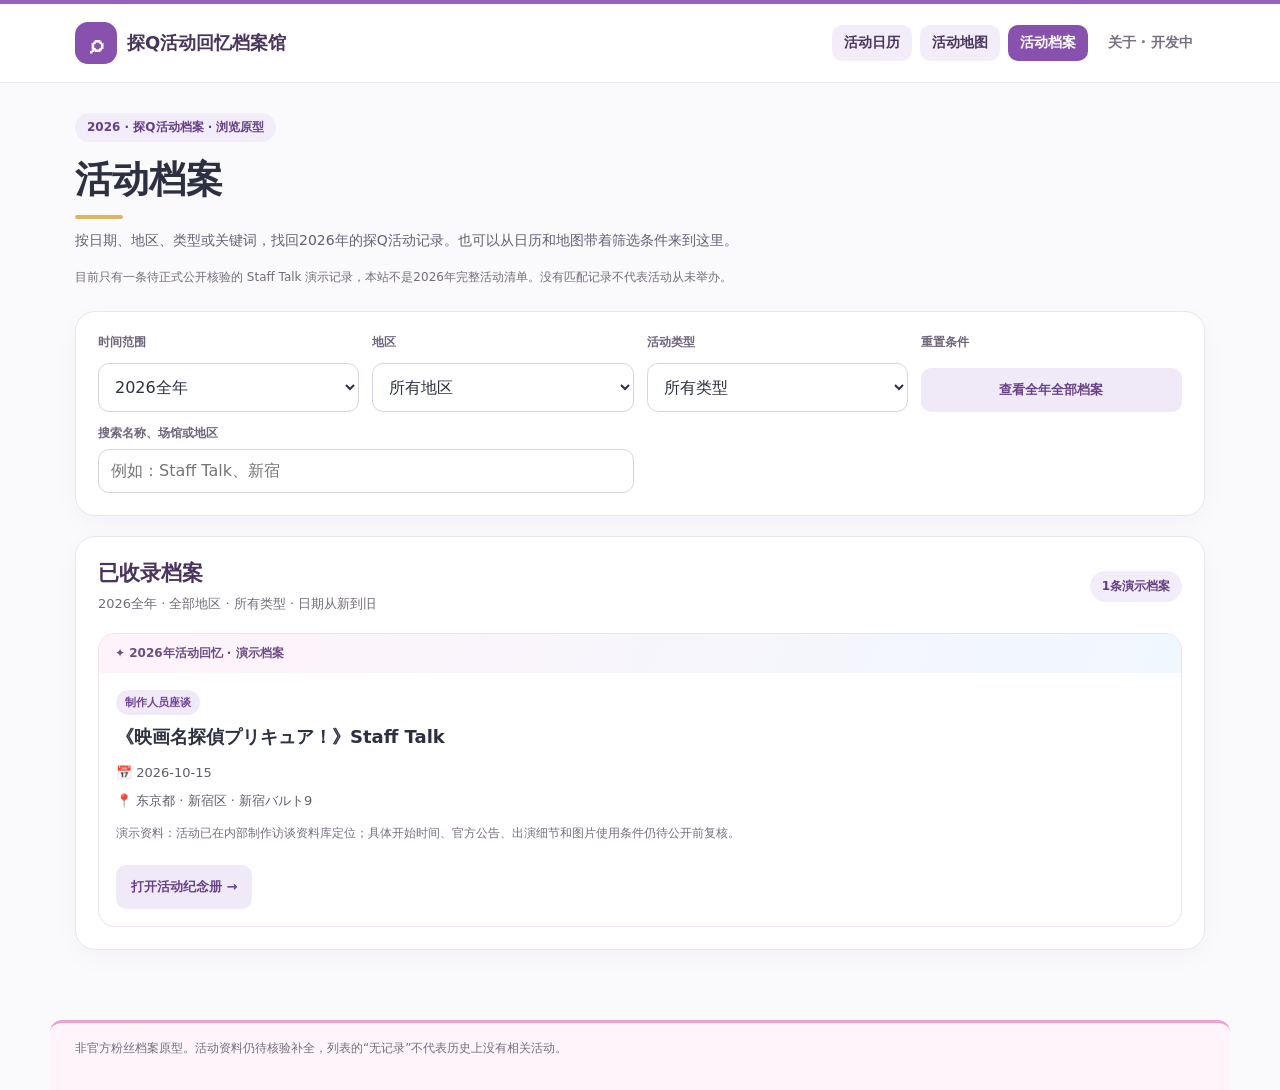
==== archive.html @ e7b91389 "feat: 新增全年活动档案检索列表" ====
<!doctype html>
<html lang="zh-CN">
<head>
<meta charset="utf-8"><meta name="viewport" content="width=device-width,initial-scale=1"><meta name="theme-color" content="#faf9fc">
<title>活动档案｜探Q活动回忆档案馆</title>
<style>
:root{font-family:"Hiragino Kaku Gothic ProN","Yu Gothic","Microsoft YaHei",system-ui,sans-serif;color:#2c3041;background:#faf9fc}
*{box-sizing:border-box}[hidden]{display:none!important}body{margin:0}button,input,select{font:inherit}button{cursor:pointer}
a:focus-visible,button:focus-visible,input:focus-visible,select:focus-visible{outline:3px solid #8751ad;outline-offset:3px}
header{background:#fff;border-bottom:1px solid #eee9f3}.head-inner{max-width:1180px;margin:auto;padding:15px 25px;min-height:78px;display:flex;gap:20px;justify-content:space-between;align-items:center}
.brand{display:flex;gap:10px;align-items:center;text-decoration:none;color:#49345b;font-size:18px;font-weight:850}.brand-mark{width:42px;height:42px;display:grid;place-items:center;border-radius:13px;background:#9862bc;color:#fff;font-size:25px}
nav{display:flex;gap:8px;align-items:center;flex-wrap:wrap}nav a,nav span{padding:9px 12px;border-radius:10px;font-weight:750;font-size:14px}nav a{background:#f1eaf7;color:#49345b;text-decoration:none}nav span{color:#777182}
main{max-width:1180px;margin:auto;padding:30px 25px 70px}.eyebrow{display:inline-block;padding:6px 12px;border-radius:30px;background:#f0e9f6;color:#714b92;font-size:12px;font-weight:850}
h1{font-size:clamp(26px,3vw,37px);margin:13px 0 9px}.lead{font-size:14px;color:#646078;line-height:1.8;max-width:760px;margin:0 0 14px}.notice{font-size:12px;color:#736d7c;line-height:1.8;margin:0 0 22px}
.panel{background:#fff;border:1px solid #ebe5f0;border-radius:20px;box-shadow:0 8px 25px #34234408;padding:22px}
.filters{display:grid;grid-template-columns:repeat(4,minmax(0,1fr));gap:13px;margin-bottom:20px}.field{display:grid;gap:7px;min-width:0}.field label{font-size:12px;font-weight:800;color:#70657b}
.field select,.field input{width:100%;min-width:0;min-height:44px;background:#fff;border:1px solid #dad3e5;border-radius:11px;padding:10px 12px;color:#2c3041;font-size:16px}
.field.search,.field.month-field,.field.date-field{grid-column:span 2}
.summary{display:flex;gap:12px;justify-content:space-between;align-items:center;flex-wrap:wrap;margin-bottom:18px}.summary h2{margin:0;color:#49345b;font-size:21px}.summary p{margin:7px 0 0;font-size:13px;color:#716a7b;line-height:1.6}
.count{border-radius:30px;padding:7px 12px;background:#f1eaf7;color:#624083;font-weight:850;font-size:12px}
.list{display:grid;gap:14px}.entry{border:1px solid #eae3ef;border-radius:16px;overflow:hidden;background:#fff}.entry-banner{padding:11px 16px;background:linear-gradient(115deg,#fff3fa,#f0f8fe);font-size:12px;color:#6c4b83;font-weight:850}
.entry-body{padding:17px}.entry-body h3{margin:8px 0 11px;line-height:1.55;font-size:18px;overflow-wrap:anywhere}.tag{display:inline-block;background:#f0eaf8;color:#704296;padding:5px 9px;border-radius:30px;font-size:11px;font-weight:800}
.meta{font-size:13px;line-height:1.8;color:#5d5d6b;margin:4px 0}.note{font-size:12px;line-height:1.75;color:#776d7f;margin:11px 0}
.detail{display:inline-flex;align-items:center;justify-content:center;min-height:44px;margin-top:10px;padding:10px 15px;background:#f0eaf8;border:0;border-radius:10px;color:#674185;font-size:13px;text-decoration:none;font-weight:850}.detail:hover{background:#e6d6f1}
.empty{padding:30px 18px;border:1px dashed #d9cde5;border-radius:14px;text-align:center;color:#70687a;font-size:13px;line-height:1.8}.empty strong{display:block;color:#49345b;margin-bottom:7px}
footer{max-width:1180px;margin:auto;padding:0 25px 30px;font-size:12px;color:#716e7c;line-height:1.8}
@media(max-width:750px){.filters{grid-template-columns:repeat(2,minmax(0,1fr))}}
@media(max-width:560px){.head-inner{display:block;padding:14px 15px}.brand{font-size:16px}nav{margin-top:12px;gap:5px}nav a,nav span{font-size:12px;padding:7px 9px}main{padding:23px 12px 50px}.panel{padding:15px;border-radius:16px}.filters{grid-template-columns:1fr 1fr;gap:10px}.field.search,.field.month-field,.field.date-field{grid-column:1/-1}.entry-body{padding:14px}footer{padding:0 14px 24px}}
</style>
<link rel="stylesheet" href="./assets/theme-v12.css">
</head>
<body>
<header class="site-header"><div class="head-inner">
<a class="brand" href="./index.html"><span class="brand-mark" aria-hidden="true">⌕</span>探Q活动回忆档案馆</a>
<nav class="site-nav" aria-label="网站导航"><a href="./index.html">活动日历</a><a href="./map.html">活动地图</a><a href="./archive.html" aria-current="page">活动档案</a><span title="尚未开发">关于 · 开发中</span></nav>
</div></header>
<main>
<span class="eyebrow">2026 · 探Q活动档案 · 浏览原型</span><h1>活动档案</h1>
<p class="lead">按日期、地区、类型或关键词，找回2026年的探Q活动记录。也可以从日历和地图带着筛选条件来到这里。</p>
<p class="notice">目前只有一条待正式公开核验的 Staff Talk 演示记录，本站不是2026年完整活动清单。没有匹配记录不代表活动从未举办。</p>
<section class="panel filters" aria-label="档案筛选">
<div class="field"><label for="mode">时间范围</label><select id="mode"><option value="all">2026全年</option><option value="month">整月</option><option value="day">单日</option></select></div>
<div class="field"><label for="region">地区</label><select id="region"><option value="all">所有地区</option><option value="tokyo">东京都</option><option value="other">其他地区</option></select></div>
<div class="field"><label for="category">活动类型</label><select id="category"><option value="all">所有类型</option><option value="staff_talk">制作人员座谈</option><option value="other">其他类型</option></select></div>
<div class="field"><label for="clear">重置条件</label><button type="button" class="detail" id="clear">查看全年全部档案</button></div>
<div class="field month-field" id="month-field" hidden><label for="month">月份</label><select id="month"></select></div>
<div class="field date-field" id="date-field" hidden><label for="date">日期</label><input id="date" type="date" min="2026-01-01" max="2026-12-31"></div>
<div class="field search"><label for="keyword">搜索名称、场馆或地区</label><input id="keyword" type="search" placeholder="例如：Staff Talk、新宿" maxlength="120" autocomplete="off"></div>
</section>
<section class="panel" aria-labelledby="result-heading"><div class="summary"><div><h2 id="result-heading">已收录档案</h2><p id="filter-summary" aria-live="polite"></p></div><span class="count" id="count">载入中</span></div><div class="list" id="list" aria-live="polite"><p>正在载入演示活动……</p></div></section>
</main>
<footer>非官方粉丝档案原型。活动资料仍待核验补全，列表的“无记录”不代表历史上没有相关活动。</footer>
<script>
"use strict";
const $=id=>document.getElementById(id);
const validMonth=v=>/^(?:[1-9]|1[0-2])$/.test(String(v));
const validDate=v=>typeof v==="string"&&/^2026-(0[1-9]|1[0-2])-(0[1-9]|[12]\d|3[01])$/.test(v)&&(()=>{const [y,m,d]=v.split("-").map(Number);return new Date(y,m-1,d).getMonth()===m-1;})();
const dateOf=(m,d)=>"2026-"+String(m).padStart(2,"0")+"-"+String(d).padStart(2,"0");
function readState(params){
 const month=validMonth(params.get("month"))?Number(params.get("month")):10;
 const date=validDate(params.get("date"))?params.get("date"):dateOf(month,15);
 const mode=["all","month","day"].includes(params.get("mode"))?params.get("mode"):"all";
 return {mode,month:mode==="day"?Number(date.slice(5,7)):month,date,
  region:["all","tokyo","other"].includes(params.get("region"))?params.get("region"):"all",
  category:["all","staff_talk","other"].includes(params.get("category"))?params.get("category"):"all",
  keyword:(params.get("q")||"").slice(0,120)};
}
let state=readState(new URLSearchParams(location.search)),events=[];
function stateQuery(){
 const q=new URLSearchParams();
 if(state.mode!=="all"){q.set("mode",state.mode);q.set("month",String(state.month));if(state.mode==="day")q.set("date",state.date);}
 if(state.region!=="all")q.set("region",state.region);
 if(state.category!=="all")q.set("category",state.category);
 if(state.keyword.trim())q.set("q",state.keyword.trim());
 return q;
}
function persist(replace=false){
 const q=stateQuery().toString();
 history[replace?"replaceState":"pushState"](null,"",location.pathname+(q?"?"+q:""));
}
function matches(e){
 const start=state.mode==="all"?"2026-01-01":state.mode==="month"?dateOf(state.month,1):state.date;
 const end=state.mode==="all"?"2026-12-31":state.mode==="month"?dateOf(state.month,new Date(2026,state.month,0).getDate()):state.date;
 const text=[e.title,e.venue,e.regionName,e.categoryName].filter(Boolean).join(" ").normalize("NFKC").toLocaleLowerCase();
 return e.start<=end&&e.end>=start&&
  (state.region==="all"||e.prefecture===state.region)&&
  (state.category==="all"||e.category===state.category)&&
  text.includes(state.keyword.trim().normalize("NFKC").toLocaleLowerCase());
}
function txt(tag,value,className){const x=document.createElement(tag);x.textContent=value;if(className)x.className=className;return x;}
function render(){
 $("mode").value=state.mode;$("region").value=state.region;$("category").value=state.category;
 $("month").value=String(state.month);$("date").value=state.date;$("keyword").value=state.keyword;
 $("month-field").hidden=state.mode!=="month";$("date-field").hidden=state.mode!=="day";
 const results=events.filter(matches).sort((a,b)=>b.start.localeCompare(a.start)||b.end.localeCompare(a.end)||a.id.localeCompare(b.id));
 $("count").textContent=results.length+"条演示档案";
 const when=state.mode==="all"?"2026全年":state.mode==="month"?"2026年"+state.month+"月":state.date.replace(/-/g,"/");
 const where=state.region==="tokyo"?"东京都":state.region==="other"?"其他地区":"全部地区";
 $("filter-summary").textContent=when+" · "+where+" · "+(state.category==="all"?"所有类型":state.category==="staff_talk"?"制作人员座谈":"其他类型")+" · 日期从新到旧";
 const list=$("list");list.replaceChildren();
 if(!results.length){
  const x=txt("div","","empty");x.append(txt("strong","当前条件下没有已收录演示档案"),txt("span","请调整筛选条件。这不表示有关活动从未举办。"));list.append(x);return;
 }
 for(const e of results){
  const card=txt("article","","entry"),band=txt("div","✦ 2026年活动回忆 · 演示档案","entry-banner"),body=txt("div","","entry-body");
  body.append(txt("span",e.categoryName,"tag"),txt("h3",e.title),txt("p","📅 "+e.start+(e.end!==e.start?" ～ "+e.end:""),"meta"),txt("p","📍 "+e.regionName+" · "+e.venue,"meta"),txt("p",e.note,"note"));
  const q=stateQuery();q.set("id",e.id);q.set("from","archive");
  const link=txt("a","打开活动纪念册 →","detail");link.href="./event.html?"+q.toString();
  body.append(link);card.append(band,body);list.append(card);
 }
}
function init(){
 for(let i=1;i<=12;i++){const opt=txt("option",i+"月");opt.value=String(i);$("month").append(opt);}
 $("mode").addEventListener("change",e=>{state.mode=e.target.value;persist();render();});
 $("month").addEventListener("change",e=>{state.month=Number(e.target.value);persist();render();});
 $("date").addEventListener("change",e=>{if(!validDate(e.target.value)){render();return;}state.date=e.target.value;state.month=Number(state.date.slice(5,7));persist();render();});
 $("region").addEventListener("change",e=>{state.region=e.target.value;persist();render();});
 $("category").addEventListener("change",e=>{state.category=e.target.value;persist();render();});
 $("keyword").addEventListener("input",e=>{state.keyword=e.target.value;persist(true);render();});
 $("clear").addEventListener("click",()=>{state=readState(new URLSearchParams());persist();render();});
 window.addEventListener("popstate",()=>{state=readState(new URLSearchParams(location.search));render();});
}
(async()=>{
 try{
  const res=await fetch("./data/events-demo.json");if(!res.ok)throw Error("HTTP "+res.status);
  const data=await res.json();if(!Array.isArray(data.events))throw Error("演示档案格式异常");
  if(data.events.some(e=>!e.id||!e.title||!e.start||!e.end||!e.prefecture||!e.category))throw Error("演示档案必要字段缺失");
  events=data.events;init();render();
 }catch(e){$("count").textContent="加载失败";$("list").replaceChildren(txt("p","活动资料载入失败，请检查 GitHub Pages 部署和演示 JSON。"));console.error(e);}
})();
</script></body></html>
---- assets/theme-v12.css ----
/*
 * スターキラリングブローチ-inspired five-position theme
 * 上紫 / 下粉 / 左蓝 / 右白 / 中金
 * V1.2 visual extension, no external dependencies.
 * Edit :root variables to adjust the shared three-page palette.
 */
:root {
 --theme-purple:#9862bc;
 --theme-purple-action:#8751ad;
 --theme-purple-light:#f3edf9;
 --theme-purple-ink:#49345b;
 --theme-pink:#efa1cc;
 --theme-pink-light:#fff4fa;
 --theme-blue:#8ec8ef;
 --theme-blue-light:#f2f9fe;
 --theme-white:#fff;
 --theme-gold:#d8b764;
 --theme-gold-light:#fff9ea;
 --theme-no-record:#575665;
 --theme-page:#faf9fc;
 --theme-ink:#2c3041;
 --theme-border:#ebe5f0;
}
html { background:var(--theme-page); color:var(--theme-ink); }
.site-header,body > header {
 background:var(--theme-white);
 border-top:4px solid var(--theme-purple);
 border-bottom:1px solid var(--theme-border);
}
.brand-mark,.logo-symbol { background:var(--theme-purple-action); color:var(--theme-white); }
.site-nav a,nav a { background:var(--theme-purple-light);color:var(--theme-purple-ink); }
.site-nav a:hover,nav a:hover { background:#e9def4; }
.site-nav a[aria-current="page"],nav a[aria-current="page"] {
 background:var(--theme-purple-action);color:var(--theme-white);
}
.eyebrow { background:var(--theme-purple-light); color:#654087; }
.intro h1::after,main > h1::after {
 content:"";display:block;margin-top:10px;width:48px;height:4px;
 border-radius:8px;background:var(--theme-gold);
}
a:focus-visible,button:focus-visible,select:focus-visible,
input:focus-visible,path:focus-visible { outline:3px solid var(--theme-purple-action);outline-offset:3px; }
/* Left: discovery surface in faint blue. Right: clean white reading surface. */
.content-layout > .panel:first-child,.layout > .panel:first-child {
 background:linear-gradient(160deg,var(--theme-blue-light),var(--theme-white) 36%);
 border:1px solid #dbeefa;border-top:3px solid var(--theme-blue);
}
.content-layout > .side-panel,.layout > .panel.result {
 background:var(--theme-white);
 border:1px solid var(--theme-border);border-top:3px solid var(--theme-purple);
}
.event-card,.event,.panel.meta,.section.panel { background:var(--theme-white); }
.days button { background:var(--theme-white); }
.days button:hover { background:var(--theme-blue-light);border-color:var(--theme-blue); }
.days button[aria-pressed="true"] {
 background:var(--theme-purple-action);color:var(--theme-white);
 border:2px solid var(--theme-gold);
 box-shadow:0 0 0 2px var(--theme-gold-light),0 3px 10px #8751ad2b;
}
.day-dot { background:var(--theme-pink); }
.days button[aria-pressed="true"] .day-dot { background:var(--theme-white); }
.calendar-note { border-left:3px solid var(--theme-pink);padding-left:10px; }
.count { background:var(--theme-purple-light);color:#624083; }
.card-banner,.event-head {
 background:linear-gradient(108deg,var(--theme-pink-light),var(--theme-blue-light));
 color:var(--theme-purple-ink);
}
.detail-link,.event-detail,.map-pending,.secondary-link {
 background:var(--theme-purple-light);color:#604082;
}
.detail-link:hover,.event-detail:hover,.map-pending:hover,.secondary-link:hover {
 background:#e9def4;
}
/* Map status: dark grey=no recorded example; one of four colors=recorded.
 * Gold outline marks every recorded region; selection thickens it. */
.map-canvas { background:linear-gradient(140deg,var(--theme-blue-light),#f7f7fc); }
.map-region { fill:var(--theme-no-record); }
/* Every recorded region is independently assigned one of four motif colors.
 * Its gold border denotes a recorded region; selection makes that border stronger. */
.map-region.has-record {
 stroke:var(--theme-gold);
 stroke-width:2.3px;
 filter:drop-shadow(0 0 4px #9a783c88);
}
.map-region.has-record.record-purple { fill:var(--theme-purple); }
.map-region.has-record.record-pink { fill:var(--theme-pink); }
.map-region.has-record.record-blue { fill:var(--theme-blue); }
.map-region.has-record.record-white { fill:var(--theme-white); }
.map-region.selected { stroke:var(--theme-gold);stroke-width:3px; }
.map-region.selected.has-record {
 stroke:var(--theme-gold);
 stroke-width:4px;
 filter:drop-shadow(0 0 6px #997532b0);
}
.swatch.gray { background:var(--theme-no-record); }
.swatch.lit {
 background:linear-gradient(90deg,var(--theme-purple) 0% 25%,var(--theme-pink) 25% 50%,var(--theme-blue) 50% 75%,var(--theme-white) 75% 100%);
 border:2px solid var(--theme-gold);
 width:30px;height:15px;box-shadow:none;
}
.swatch.chosen { background:var(--theme-no-record);border:3px solid var(--theme-gold); }
.tabs button[aria-pressed="true"] {
 background:var(--theme-purple-action);border-color:var(--theme-purple-action);color:#fff;
}
/* Memory page: soft left cover, white right information, restrained gold center. */
.hero > .cover {
 border:2px solid var(--theme-gold);
 background:linear-gradient(137deg,var(--theme-purple-light),var(--theme-pink-light) 48%,var(--theme-blue-light));
}
.cover-label { color:#634384; }
.cover-center { color:var(--theme-purple-ink); }
.cover-center::after {
 content:"";display:block;margin-top:16px;width:64px;height:4px;
 border-radius:8px;background:var(--theme-gold);
}
.hero > .meta { border-top:3px solid var(--theme-purple);background:var(--theme-white); }
.section.wide:first-child { border-left:4px solid var(--theme-blue); }
.section:not(.wide) { border-top:3px solid var(--theme-pink); }
.section.wide:last-child { border-top:3px solid var(--theme-blue); }
.primary { background:var(--theme-purple-action);color:var(--theme-white); }
/* Lower: a restrained pink closing accent. */
.site-footer,body > footer {
 background:var(--theme-pink-light);
 border-top:3px solid var(--theme-pink);
 border-radius:12px 12px 0 0;
 padding-top:15px;
}
@media(prefers-reduced-motion:reduce) {
 *,*::before,*::after { transition:none!important;animation:none!important; }
}
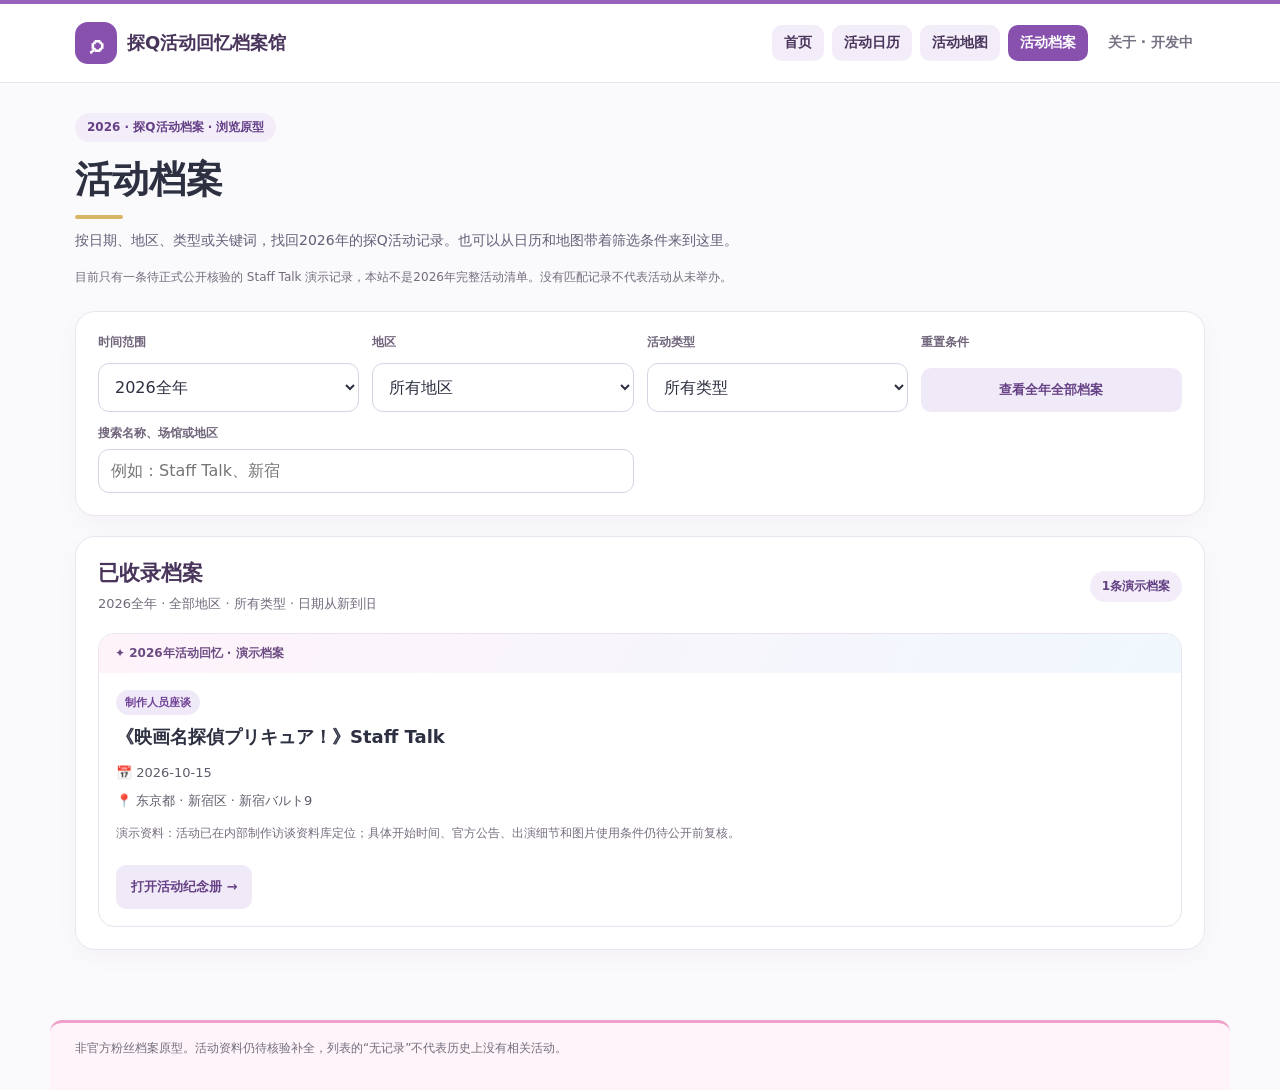
==== commit 859f6608: "feat: 在现有页面导航中加入独立首页" ====
--- a/archive.html
+++ b/archive.html
@@ -31,8 +31,8 @@
 </head>
 <body>
 <header class="site-header"><div class="head-inner">
-<a class="brand" href="./index.html"><span class="brand-mark" aria-hidden="true">⌕</span>探Q活动回忆档案馆</a>
-<nav class="site-nav" aria-label="网站导航"><a href="./index.html">活动日历</a><a href="./map.html">活动地图</a><a href="./archive.html" aria-current="page">活动档案</a><span title="尚未开发">关于 · 开发中</span></nav>
+<a class="brand" href="./home.html"><span class="brand-mark" aria-hidden="true">⌕</span>探Q活动回忆档案馆</a>
+<nav class="site-nav" aria-label="网站导航"><a href="./home.html">首页</a><a href="./index.html">活动日历</a><a href="./map.html">活动地图</a><a href="./archive.html" aria-current="page">活动档案</a><span title="尚未开发">关于 · 开发中</span></nav>
 </div></header>
 <main>
 <span class="eyebrow">2026 · 探Q活动档案 · 浏览原型</span><h1>活动档案</h1>
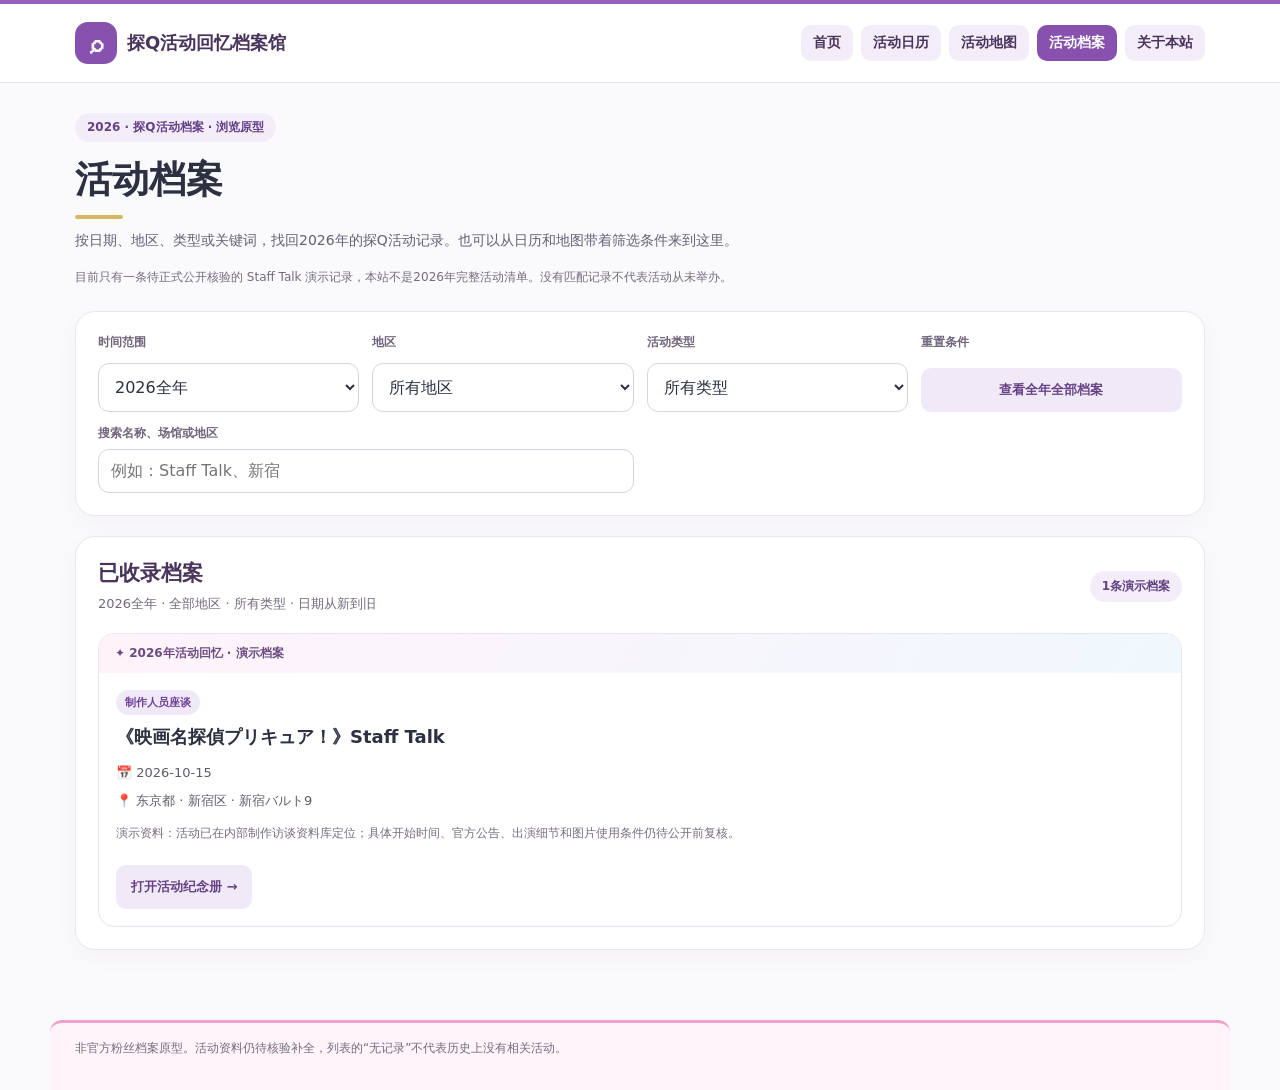
==== commit 37f5923d: "feat: 全站导航接通关于本站页面" ====
--- a/archive.html
+++ b/archive.html
@@ -32,7 +32,7 @@
 <body>
 <header class="site-header"><div class="head-inner">
 <a class="brand" href="./home.html"><span class="brand-mark" aria-hidden="true">⌕</span>探Q活动回忆档案馆</a>
-<nav class="site-nav" aria-label="网站导航"><a href="./home.html">首页</a><a href="./index.html">活动日历</a><a href="./map.html">活动地图</a><a href="./archive.html" aria-current="page">活动档案</a><span title="尚未开发">关于 · 开发中</span></nav>
+<nav class="site-nav" aria-label="网站导航"><a href="./home.html">首页</a><a href="./index.html">活动日历</a><a href="./map.html">活动地图</a><a href="./archive.html" aria-current="page">活动档案</a><a href="./about.html">关于本站</a></nav>
 </div></header>
 <main>
 <span class="eyebrow">2026 · 探Q活动档案 · 浏览原型</span><h1>活动档案</h1>
